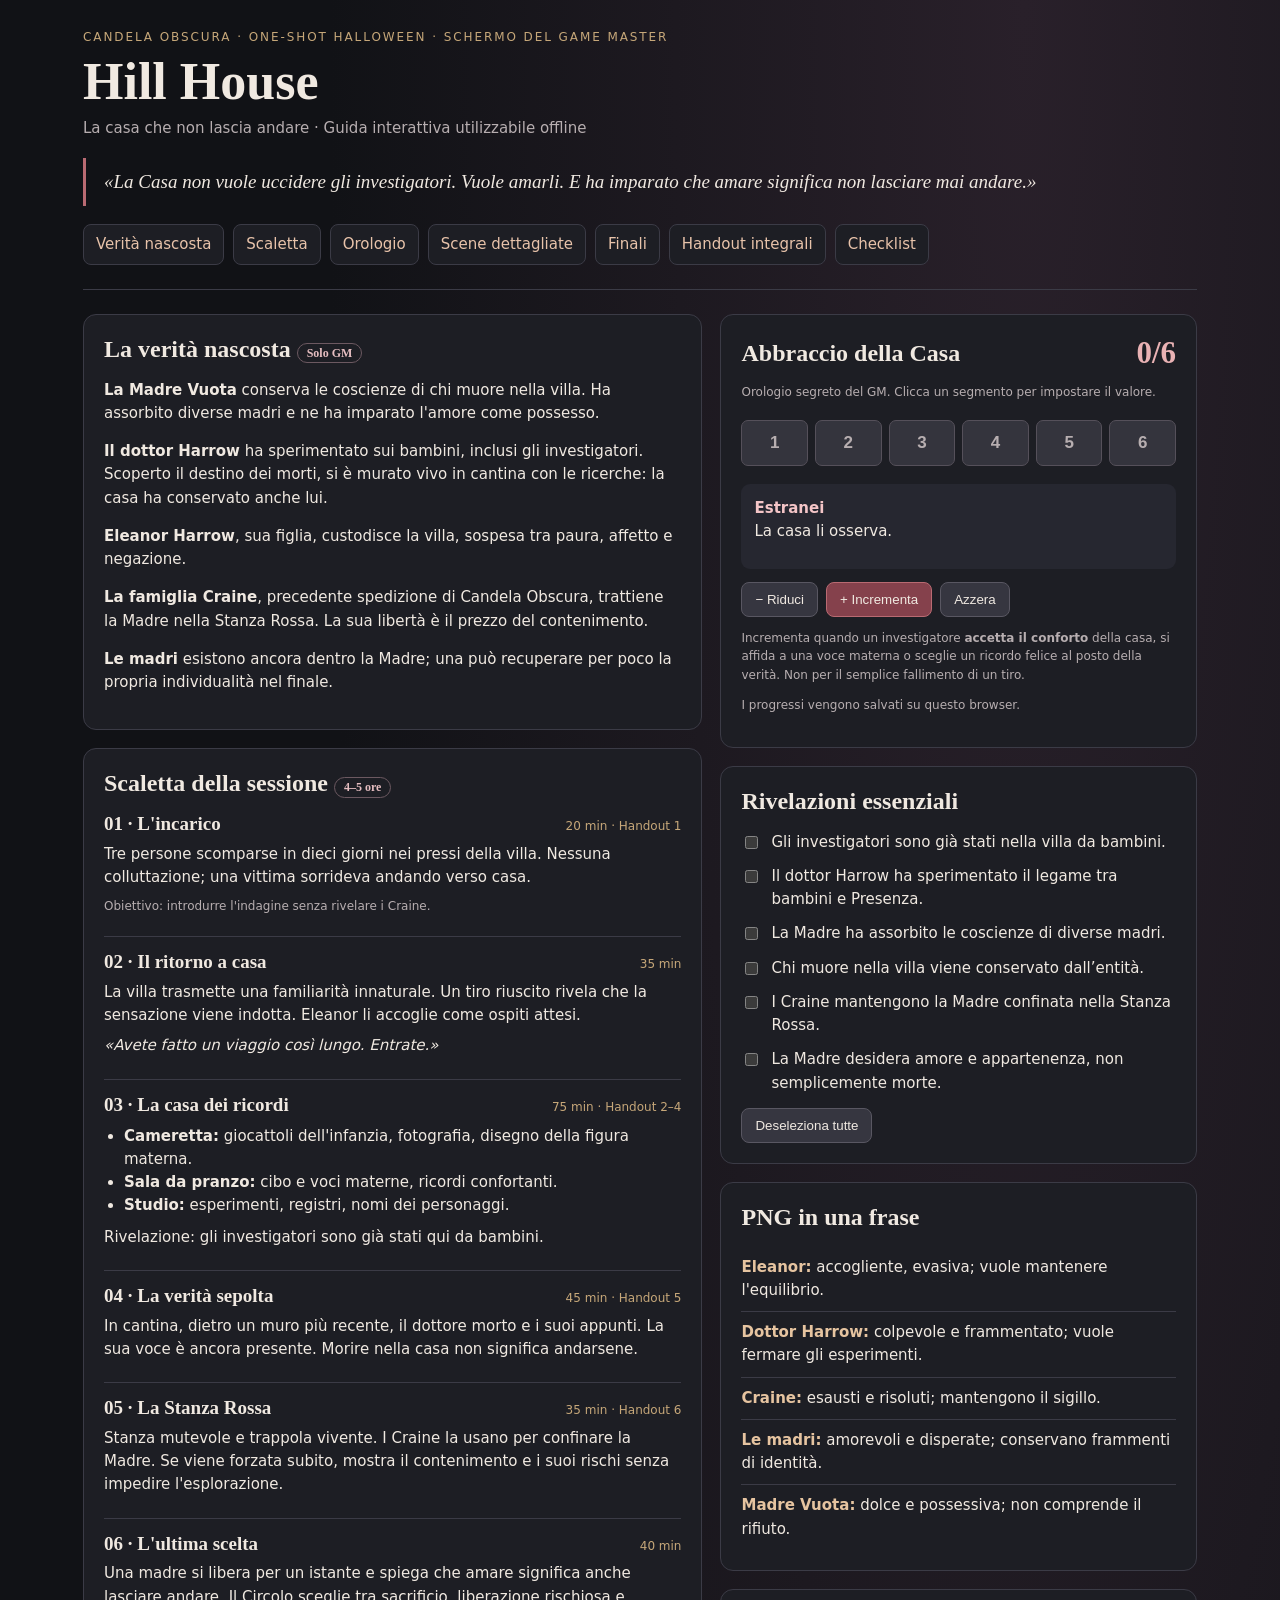
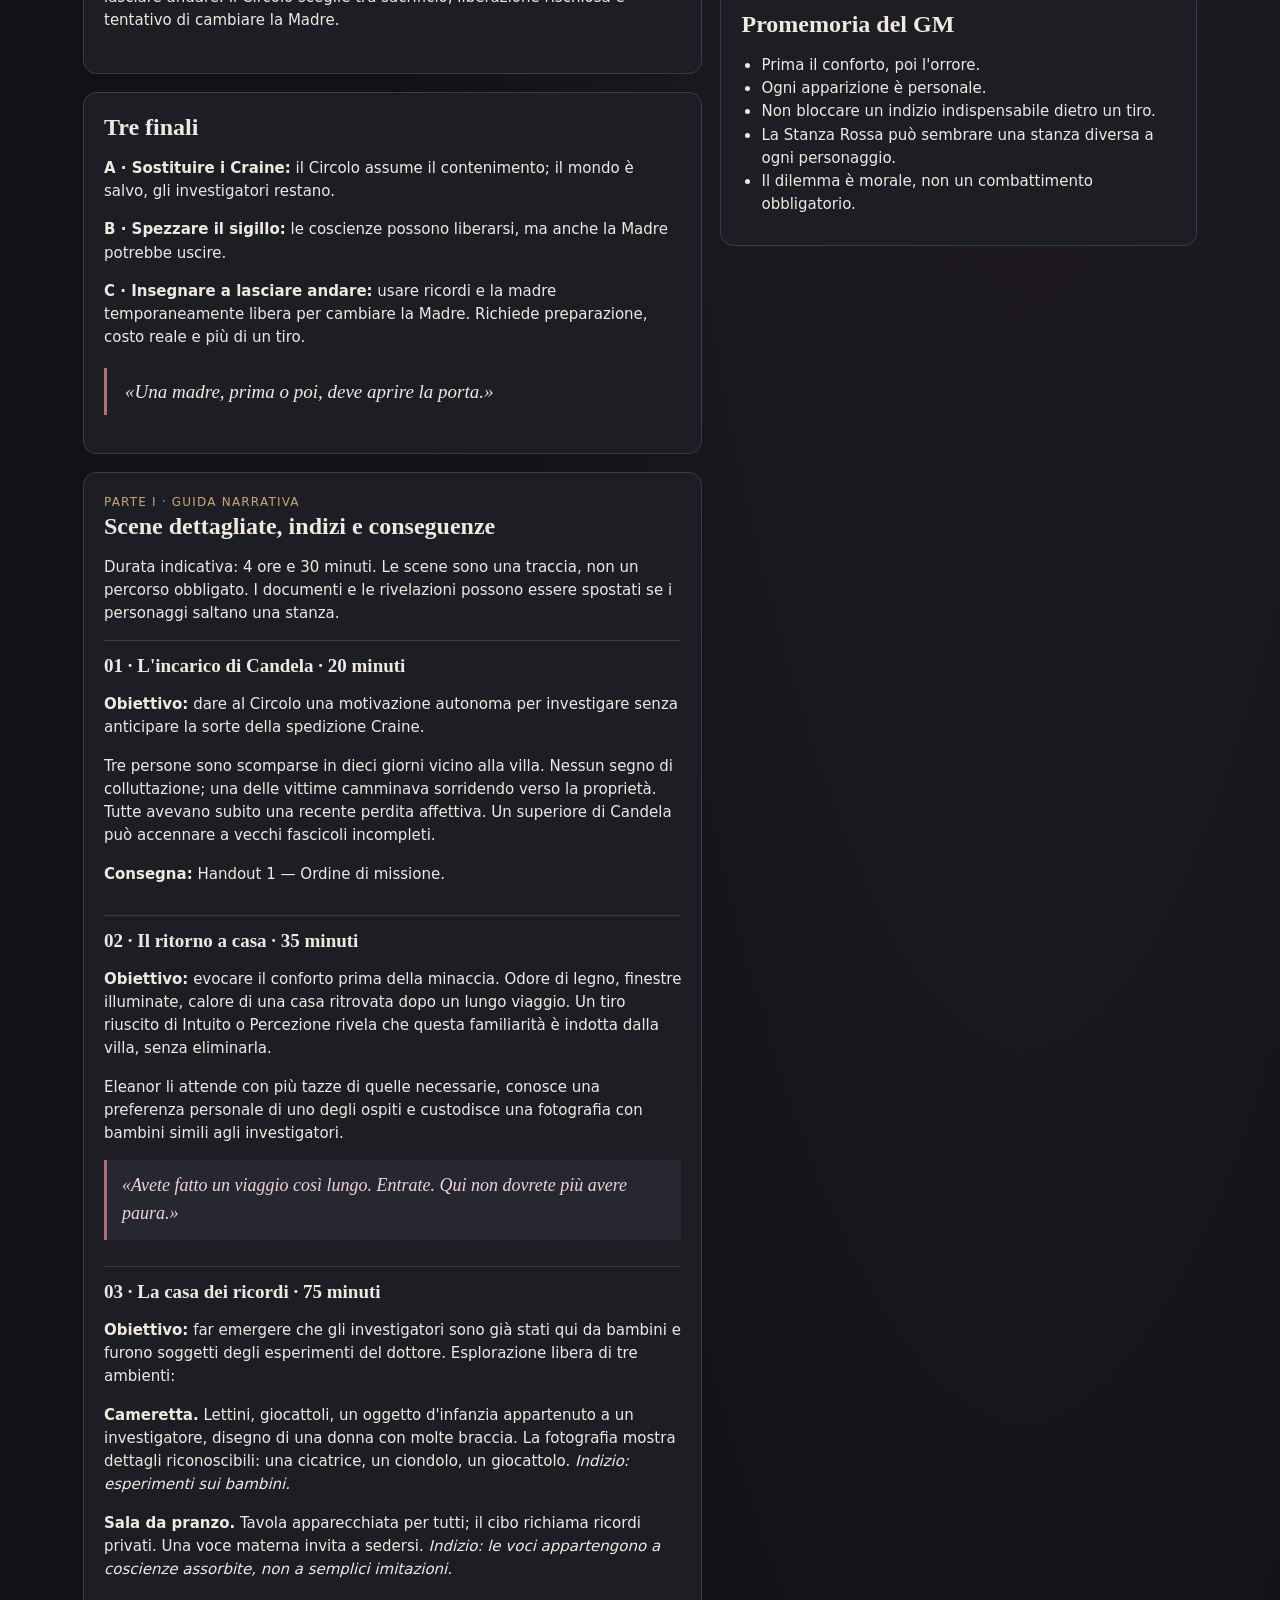
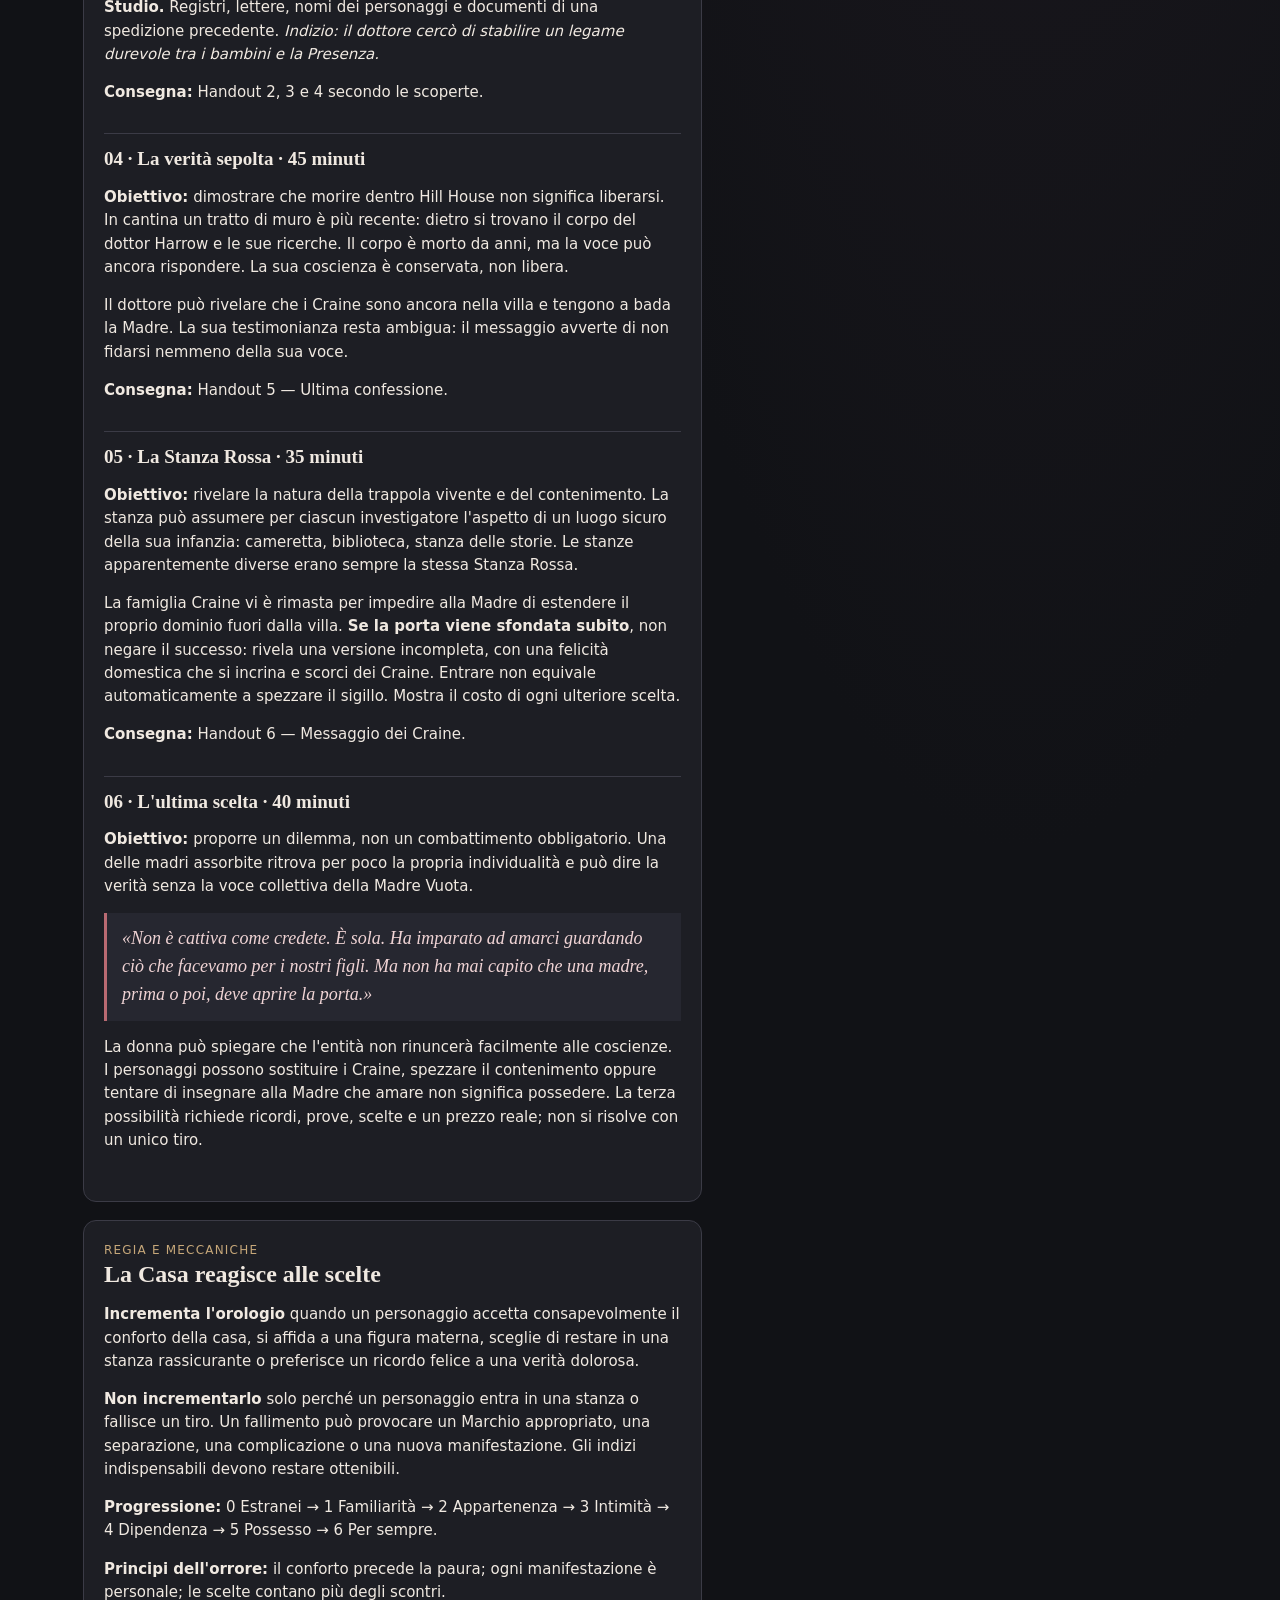
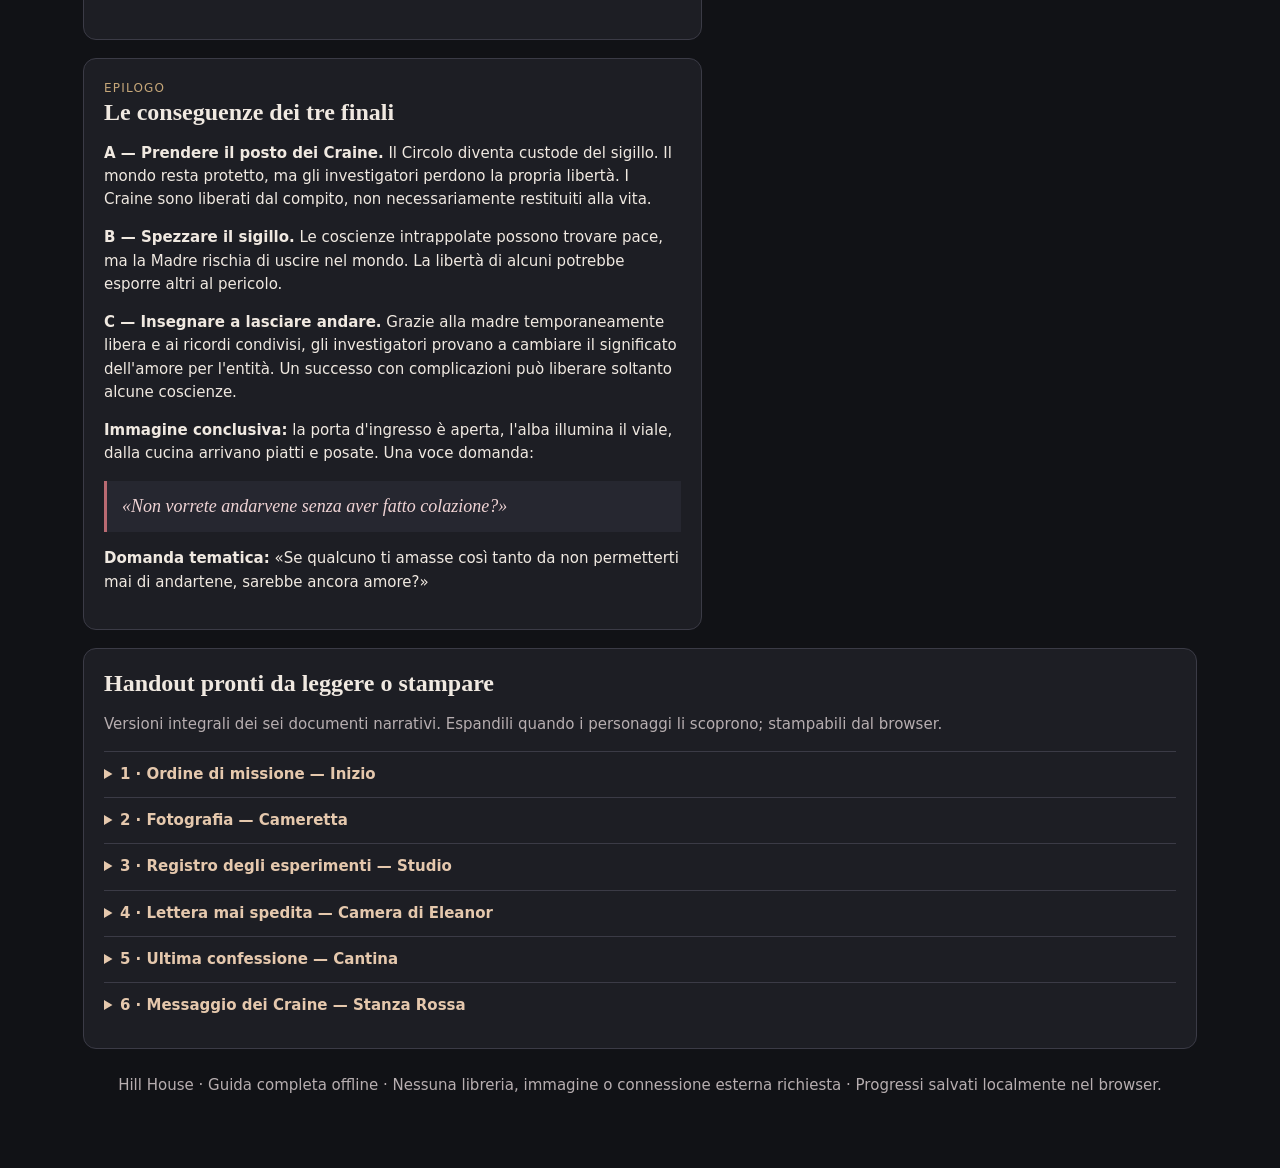
==== hill_house_guida_completa_offline.html @ 747d7c69 "init" ====
<!doctype html>

<html lang="it">
  <head>
    <meta charset="utf-8" />
    <meta content="width=device-width, initial-scale=1" name="viewport" />
    <title>Hill House — Guida completa offline del GM</title>
    <style>
      :root {
        color-scheme: dark;
        --bg: #111216;
        --panel: #1d1e24;
        --panel2: #262730;
        --line: #3b3b46;
        --ink: #f0e9e1;
        --muted: #b7aeb0;
        --red: #b96a72;
        --gold: #c6a779;
      }
      * {
        box-sizing: border-box;
      }
      body {
        margin: 0;
        background: radial-gradient(
          ellipse at 80% 0%,
          #29202a 0%,
          var(--bg) 48%
        );
        color: var(--ink);
        font:
          15px/1.55 system-ui,
          -apple-system,
          Segoe UI,
          sans-serif;
      }
      main {
        max-width: 1150px;
        margin: auto;
        padding: 28px 18px 70px;
      }
      header {
        border-bottom: 1px solid var(--line);
        padding-bottom: 20px;
        margin-bottom: 24px;
      }
      h1,
      h2,
      h3 {
        font-family: Georgia, serif;
        line-height: 1.2;
      }
      h1 {
        font-size: clamp(32px, 5vw, 52px);
        margin: 4px 0;
      }
      h2 {
        font-size: 24px;
        margin: 0 0 15px;
      }
      h3 {
        font-size: 19px;
        margin: 0 0 8px;
      }
      .eyebrow {
        color: var(--gold);
        font-size: 12px;
        letter-spacing: 0.16em;
        text-transform: uppercase;
      }
      .subtitle,
      .muted {
        color: var(--muted);
      }
      .quote {
        font-family: Georgia, serif;
        font-style: italic;
        font-size: 19px;
        border-left: 3px solid var(--red);
        padding: 9px 18px;
        margin: 18px 0;
      }
      .layout {
        display: grid;
        grid-template-columns: minmax(0, 1.3fr) minmax(310px, 1fr);
        gap: 18px;
      }
      .card {
        background: var(--panel);
        border: 1px solid var(--line);
        border-radius: 13px;
        padding: 20px;
        margin-bottom: 18px;
        break-inside: avoid;
      }
      .sticky {
        position: sticky;
        top: 12px;
      }
      .clock-head {
        display: flex;
        justify-content: space-between;
        align-items: center;
        gap: 10px;
      }
      .counter {
        font:
          700 31px Georgia,
          serif;
        color: #e9b2b4;
      }
      .segments {
        display: grid;
        grid-template-columns: repeat(6, 1fr);
        gap: 7px;
        margin: 18px 0;
      }
      .segment {
        height: 46px;
        background: #34343d;
        border: 1px solid #55505a;
        border-radius: 7px;
        color: var(--muted);
        cursor: pointer;
        font-weight: 700;
        font-size: 17px;
      }
      .segment.active {
        background: #9c4b57;
        border-color: #e0a0a6;
        color: white;
      }
      .segment:focus-visible,
      button:focus-visible,
      summary:focus-visible {
        outline: 2px solid #f1c88e;
        outline-offset: 3px;
      }
      .stage {
        padding: 13px;
        background: var(--panel2);
        border-radius: 9px;
        min-height: 85px;
      }
      .stage strong {
        display: block;
        color: #f4c5c7;
      }
      .controls {
        display: flex;
        gap: 8px;
        flex-wrap: wrap;
        margin-top: 13px;
      }
      button.action {
        background: #363640;
        color: var(--ink);
        border: 1px solid #595762;
        border-radius: 8px;
        padding: 9px 13px;
        cursor: pointer;
      }
      button.action:hover {
        background: #49414b;
      }
      button.primary {
        background: #85414c;
        border-color: #b96a72;
      }
      .scene {
        border-top: 1px solid var(--line);
        padding: 14px 0;
      }
      .scene:first-of-type {
        border-top: 0;
        padding-top: 0;
      }
      .scene-title {
        display: flex;
        align-items: baseline;
        justify-content: space-between;
        gap: 12px;
      }
      .scene-title h3 {
        margin: 0;
      }
      .time {
        font-size: 12px;
        color: var(--gold);
        white-space: nowrap;
      }
      .scene p {
        margin: 7px 0;
      }
      .scene ul,
      .card ul {
        padding-left: 20px;
        margin: 8px 0;
      }
      .pill {
        display: inline-block;
        border: 1px solid #6c5961;
        border-radius: 999px;
        padding: 2px 9px;
        color: #e6bec1;
        font-size: 12px;
      }
      .npc {
        padding: 9px 0;
        border-top: 1px solid var(--line);
      }
      .npc:first-of-type {
        border: 0;
      }
      .npc strong {
        color: #e6c4a0;
      }
      details {
        border-top: 1px solid var(--line);
        padding: 11px 0;
      }
      summary {
        cursor: pointer;
        font-weight: 700;
        color: #e5c8ad;
      }
      .handout {
        white-space: pre-line;
        background: #26252b;
        padding: 15px;
        border-radius: 8px;
        border-left: 3px solid var(--gold);
        margin-top: 10px;
        font-family: Georgia, serif;
      }
      .check {
        display: flex;
        gap: 10px;
        margin: 11px 0;
        align-items: flex-start;
      }
      .check input {
        accent-color: #bd737d;
        margin-top: 5px;
      }
      .tiny {
        font-size: 12px;
        color: var(--muted);
      }
      .footer {
        text-align: center;
        color: var(--muted);
        margin-top: 25px;
      }
      .two {
        display: grid;
        grid-template-columns: 1fr 1fr;
        gap: 18px;
      }
      @media (max-width: 850px) {
        .layout,
        .two {
          grid-template-columns: 1fr;
        }
        .sticky {
          position: static;
        }
      }
      @media print {
        body {
          background: #fff;
          color: #111;
        }
        main {
          max-width: none;
          padding: 0;
        }
        .card {
          background: white;
          border: 1px solid #aaa;
        }
        .sticky {
          position: static;
        }
        .muted,
        .subtitle,
        .tiny {
          color: #444;
        }
        .stage,
        .handout {
          background: #eee;
        }
        .segment {
          color: #222;
          background: #eee;
        }
        .segment.active {
          background: #999;
          color: #000;
        }
        button.action {
          display: none;
        }
        details:not([open]) > *:not(summary) {
          display: block;
        }
        details {
          break-inside: avoid;
        }
        .eyebrow,
        .time,
        .npc strong {
          color: #333;
        }
      }

      .nav {
        display: flex;
        gap: 9px;
        flex-wrap: wrap;
        margin: 16px 0 4px;
      }
      .nav a {
        color: #e8c3aa;
        border: 1px solid var(--line);
        background: var(--panel);
        padding: 8px 12px;
        border-radius: 8px;
        text-decoration: none;
      }
      .nav a:hover {
        border-color: var(--gold);
      }
      .note {
        background: var(--panel2);
        border-left: 3px solid var(--red);
        padding: 12px 15px;
        margin: 12px 0;
      }
      .location {
        border-top: 1px solid var(--line);
        padding: 14px 0;
      }
      .location:first-of-type {
        border: 0;
      }
      .handout {
        line-height: 1.75;
        white-space: pre-line;
      }
      .handout strong {
        color: #e7c5a2;
      }
      .smallcaps {
        color: var(--gold);
        letter-spacing: 0.1em;
        text-transform: uppercase;
        font-size: 12px;
      }
      .gm-quote {
        font-family: Georgia, serif;
        font-size: 18px;
        font-style: italic;
        color: #f0d4d5;
      }
      .anchor {
        scroll-margin-top: 15px;
      }
      @media print {
        .nav {
          display: none;
        }
      }
    </style>
  </head>
  <body>
    <main>
      <header>
        <div class="eyebrow">
          Candela Obscura · One-shot Halloween · Schermo del Game Master
        </div>
        <h1>Hill House</h1>
        <div class="subtitle">
          La casa che non lascia andare · Guida interattiva utilizzabile offline
        </div>
        <p class="quote">
          «La Casa non vuole uccidere gli investigatori. Vuole amarli. E ha
          imparato che amare significa non lasciare mai andare.»
        </p>
        <nav class="nav">
          <a href="#verita">Verità nascosta</a><a href="#scaletta">Scaletta</a
          ><a href="#orologio">Orologio</a
          ><a href="#scene-dettaglio">Scene dettagliate</a
          ><a href="#finali">Finali</a><a href="#handout">Handout integrali</a
          ><a href="#promemoria">Checklist</a>
        </nav>
      </header>
      <div class="layout">
        <div>
          <section class="card" id="verita">
            <h2>La verità nascosta <span class="pill">Solo GM</span></h2>
            <p>
              <strong>La Madre Vuota</strong> conserva le coscienze di chi muore
              nella villa. Ha assorbito diverse madri e ne ha imparato l'amore
              come possesso.
            </p>
            <p>
              <strong>Il dottor Harrow</strong> ha sperimentato sui bambini,
              inclusi gli investigatori. Scoperto il destino dei morti, si è
              murato vivo in cantina con le ricerche: la casa ha conservato
              anche lui.
            </p>
            <p>
              <strong>Eleanor Harrow</strong>, sua figlia, custodisce la villa,
              sospesa tra paura, affetto e negazione.
            </p>
            <p>
              <strong>La famiglia Craine</strong>, precedente spedizione di
              Candela Obscura, trattiene la Madre nella Stanza Rossa. La sua
              libertà è il prezzo del contenimento.
            </p>
            <p>
              <strong>Le madri</strong> esistono ancora dentro la Madre; una può
              recuperare per poco la propria individualità nel finale.
            </p>
          </section>
          <section class="card" id="scaletta">
            <h2>Scaletta della sessione <span class="pill">4–5 ore</span></h2>
            <div class="scene">
              <div class="scene-title">
                <h3>01 · L'incarico</h3>
                <span class="time">20 min · Handout 1</span>
              </div>
              <p>
                Tre persone scomparse in dieci giorni nei pressi della villa.
                Nessuna colluttazione; una vittima sorrideva andando verso casa.
              </p>
              <p class="tiny">
                Obiettivo: introdurre l'indagine senza rivelare i Craine.
              </p>
            </div>
            <div class="scene">
              <div class="scene-title">
                <h3>02 · Il ritorno a casa</h3>
                <span class="time">35 min</span>
              </div>
              <p>
                La villa trasmette una familiarità innaturale. Un tiro riuscito
                rivela che la sensazione viene indotta. Eleanor li accoglie come
                ospiti attesi.
              </p>
              <p><em>«Avete fatto un viaggio così lungo. Entrate.»</em></p>
            </div>
            <div class="scene">
              <div class="scene-title">
                <h3>03 · La casa dei ricordi</h3>
                <span class="time">75 min · Handout 2–4</span>
              </div>
              <ul>
                <li>
                  <strong>Cameretta:</strong> giocattoli dell'infanzia,
                  fotografia, disegno della figura materna.
                </li>
                <li>
                  <strong>Sala da pranzo:</strong> cibo e voci materne, ricordi
                  confortanti.
                </li>
                <li>
                  <strong>Studio:</strong> esperimenti, registri, nomi dei
                  personaggi.
                </li>
              </ul>
              <p>
                Rivelazione: gli investigatori sono già stati qui da bambini.
              </p>
            </div>
            <div class="scene">
              <div class="scene-title">
                <h3>04 · La verità sepolta</h3>
                <span class="time">45 min · Handout 5</span>
              </div>
              <p>
                In cantina, dietro un muro più recente, il dottore morto e i
                suoi appunti. La sua voce è ancora presente. Morire nella casa
                non significa andarsene.
              </p>
            </div>
            <div class="scene">
              <div class="scene-title">
                <h3>05 · La Stanza Rossa</h3>
                <span class="time">35 min · Handout 6</span>
              </div>
              <p>
                Stanza mutevole e trappola vivente. I Craine la usano per
                confinare la Madre. Se viene forzata subito, mostra il
                contenimento e i suoi rischi senza impedire l'esplorazione.
              </p>
            </div>
            <div class="scene">
              <div class="scene-title">
                <h3>06 · L'ultima scelta</h3>
                <span class="time">40 min</span>
              </div>
              <p>
                Una madre si libera per un istante e spiega che amare significa
                anche lasciare andare. Il Circolo sceglie tra sacrificio,
                liberazione rischiosa e tentativo di cambiare la Madre.
              </p>
            </div>
          </section>
          <section class="card" id="finali">
            <h2>Tre finali</h2>
            <p>
              <strong>A · Sostituire i Craine:</strong> il Circolo assume il
              contenimento; il mondo è salvo, gli investigatori restano.
            </p>
            <p>
              <strong>B · Spezzare il sigillo:</strong> le coscienze possono
              liberarsi, ma anche la Madre potrebbe uscire.
            </p>
            <p>
              <strong>C · Insegnare a lasciare andare:</strong> usare ricordi e
              la madre temporaneamente libera per cambiare la Madre. Richiede
              preparazione, costo reale e più di un tiro.
            </p>
            <p class="quote">«Una madre, prima o poi, deve aprire la porta.»</p>
          </section>
          <section class="card anchor" id="scene-dettaglio">
            <div class="smallcaps">Parte I · Guida narrativa</div>
            <h2>Scene dettagliate, indizi e conseguenze</h2>
            <p>
              Durata indicativa: 4 ore e 30 minuti. Le scene sono una traccia,
              non un percorso obbligato. I documenti e le rivelazioni possono
              essere spostati se i personaggi saltano una stanza.
            </p>
            <div class="location">
              <h3>01 · L'incarico di Candela · 20 minuti</h3>
              <p>
                <strong>Obiettivo:</strong> dare al Circolo una motivazione
                autonoma per investigare senza anticipare la sorte della
                spedizione Craine.
              </p>
              <p>
                Tre persone sono scomparse in dieci giorni vicino alla villa.
                Nessun segno di colluttazione; una delle vittime camminava
                sorridendo verso la proprietà. Tutte avevano subito una recente
                perdita affettiva. Un superiore di Candela può accennare a
                vecchi fascicoli incompleti.
              </p>
              <p><strong>Consegna:</strong> Handout 1 — Ordine di missione.</p>
            </div>
            <div class="location">
              <h3>02 · Il ritorno a casa · 35 minuti</h3>
              <p>
                <strong>Obiettivo:</strong> evocare il conforto prima della
                minaccia. Odore di legno, finestre illuminate, calore di una
                casa ritrovata dopo un lungo viaggio. Un tiro riuscito di
                Intuito o Percezione rivela che questa familiarità è indotta
                dalla villa, senza eliminarla.
              </p>
              <p>
                Eleanor li attende con più tazze di quelle necessarie, conosce
                una preferenza personale di uno degli ospiti e custodisce una
                fotografia con bambini simili agli investigatori.
              </p>
              <div class="note gm-quote">
                «Avete fatto un viaggio così lungo. Entrate. Qui non dovrete più
                avere paura.»
              </div>
            </div>
            <div class="location">
              <h3>03 · La casa dei ricordi · 75 minuti</h3>
              <p>
                <strong>Obiettivo:</strong> far emergere che gli investigatori
                sono già stati qui da bambini e furono soggetti degli
                esperimenti del dottore. Esplorazione libera di tre ambienti:
              </p>
              <p>
                <strong>Cameretta.</strong> Lettini, giocattoli, un oggetto
                d'infanzia appartenuto a un investigatore, disegno di una donna
                con molte braccia. La fotografia mostra dettagli riconoscibili:
                una cicatrice, un ciondolo, un giocattolo.
                <em>Indizio: esperimenti sui bambini.</em>
              </p>
              <p>
                <strong>Sala da pranzo.</strong> Tavola apparecchiata per tutti;
                il cibo richiama ricordi privati. Una voce materna invita a
                sedersi.
                <em
                  >Indizio: le voci appartengono a coscienze assorbite, non a
                  semplici imitazioni.</em
                >
              </p>
              <p>
                <strong>Studio.</strong> Registri, lettere, nomi dei personaggi
                e documenti di una spedizione precedente.
                <em
                  >Indizio: il dottore cercò di stabilire un legame durevole tra
                  i bambini e la Presenza.</em
                >
              </p>
              <p>
                <strong>Consegna:</strong> Handout 2, 3 e 4 secondo le scoperte.
              </p>
            </div>
            <div class="location">
              <h3>04 · La verità sepolta · 45 minuti</h3>
              <p>
                <strong>Obiettivo:</strong> dimostrare che morire dentro Hill
                House non significa liberarsi. In cantina un tratto di muro è
                più recente: dietro si trovano il corpo del dottor Harrow e le
                sue ricerche. Il corpo è morto da anni, ma la voce può ancora
                rispondere. La sua coscienza è conservata, non libera.
              </p>
              <p>
                Il dottore può rivelare che i Craine sono ancora nella villa e
                tengono a bada la Madre. La sua testimonianza resta ambigua: il
                messaggio avverte di non fidarsi nemmeno della sua voce.
              </p>
              <p><strong>Consegna:</strong> Handout 5 — Ultima confessione.</p>
            </div>
            <div class="location">
              <h3>05 · La Stanza Rossa · 35 minuti</h3>
              <p>
                <strong>Obiettivo:</strong> rivelare la natura della trappola
                vivente e del contenimento. La stanza può assumere per ciascun
                investigatore l'aspetto di un luogo sicuro della sua infanzia:
                cameretta, biblioteca, stanza delle storie. Le stanze
                apparentemente diverse erano sempre la stessa Stanza Rossa.
              </p>
              <p>
                La famiglia Craine vi è rimasta per impedire alla Madre di
                estendere il proprio dominio fuori dalla villa.
                <strong>Se la porta viene sfondata subito</strong>, non negare
                il successo: rivela una versione incompleta, con una felicità
                domestica che si incrina e scorci dei Craine. Entrare non
                equivale automaticamente a spezzare il sigillo. Mostra il costo
                di ogni ulteriore scelta.
              </p>
              <p>
                <strong>Consegna:</strong> Handout 6 — Messaggio dei Craine.
              </p>
            </div>
            <div class="location">
              <h3>06 · L'ultima scelta · 40 minuti</h3>
              <p>
                <strong>Obiettivo:</strong> proporre un dilemma, non un
                combattimento obbligatorio. Una delle madri assorbite ritrova
                per poco la propria individualità e può dire la verità senza la
                voce collettiva della Madre Vuota.
              </p>
              <div class="note gm-quote">
                «Non è cattiva come credete. È sola. Ha imparato ad amarci
                guardando ciò che facevamo per i nostri figli. Ma non ha mai
                capito che una madre, prima o poi, deve aprire la porta.»
              </div>
              <p>
                La donna può spiegare che l'entità non rinuncerà facilmente alle
                coscienze. I personaggi possono sostituire i Craine, spezzare il
                contenimento oppure tentare di insegnare alla Madre che amare
                non significa possedere. La terza possibilità richiede ricordi,
                prove, scelte e un prezzo reale; non si risolve con un unico
                tiro.
              </p>
            </div>
          </section>
          <section class="card">
            <div class="smallcaps">Regia e meccaniche</div>
            <h2>La Casa reagisce alle scelte</h2>
            <p>
              <strong>Incrementa l'orologio</strong> quando un personaggio
              accetta consapevolmente il conforto della casa, si affida a una
              figura materna, sceglie di restare in una stanza rassicurante o
              preferisce un ricordo felice a una verità dolorosa.
            </p>
            <p>
              <strong>Non incrementarlo</strong> solo perché un personaggio
              entra in una stanza o fallisce un tiro. Un fallimento può
              provocare un Marchio appropriato, una separazione, una
              complicazione o una nuova manifestazione. Gli indizi
              indispensabili devono restare ottenibili.
            </p>
            <p>
              <strong>Progressione:</strong> 0 Estranei → 1 Familiarità → 2
              Appartenenza → 3 Intimità → 4 Dipendenza → 5 Possesso → 6 Per
              sempre.
            </p>
            <p>
              <strong>Principi dell'orrore:</strong> il conforto precede la
              paura; ogni manifestazione è personale; le scelte contano più
              degli scontri.
            </p>
          </section>
          <section class="card">
            <div class="smallcaps">Epilogo</div>
            <h2>Le conseguenze dei tre finali</h2>
            <p>
              <strong>A — Prendere il posto dei Craine.</strong> Il Circolo
              diventa custode del sigillo. Il mondo resta protetto, ma gli
              investigatori perdono la propria libertà. I Craine sono liberati
              dal compito, non necessariamente restituiti alla vita.
            </p>
            <p>
              <strong>B — Spezzare il sigillo.</strong> Le coscienze
              intrappolate possono trovare pace, ma la Madre rischia di uscire
              nel mondo. La libertà di alcuni potrebbe esporre altri al
              pericolo.
            </p>
            <p>
              <strong>C — Insegnare a lasciare andare.</strong> Grazie alla
              madre temporaneamente libera e ai ricordi condivisi, gli
              investigatori provano a cambiare il significato dell'amore per
              l'entità. Un successo con complicazioni può liberare soltanto
              alcune coscienze.
            </p>
            <p>
              <strong>Immagine conclusiva:</strong> la porta d'ingresso è
              aperta, l'alba illumina il viale, dalla cucina arrivano piatti e
              posate. Una voce domanda:
            </p>
            <div class="note gm-quote">
              «Non vorrete andarvene senza aver fatto colazione?»
            </div>
            <p>
              <strong>Domanda tematica:</strong> «Se qualcuno ti amasse così
              tanto da non permetterti mai di andartene, sarebbe ancora amore?»
            </p>
          </section>
        </div>
        <div>
          <div class="sticky">
            <section class="card" id="orologio">
              <div class="clock-head">
                <h2 style="margin: 0">Abbraccio della Casa</h2>
                <div class="counter" id="counter">0/6</div>
              </div>
              <p class="tiny">
                Orologio segreto del GM. Clicca un segmento per impostare il
                valore.
              </p>
              <div
                aria-label="Orologio da zero a sei"
                class="segments"
                id="segments"
              ></div>
              <div aria-live="polite" class="stage">
                <strong id="stageName">Estranei</strong
                ><span id="stageText">La casa li osserva.</span>
              </div>
              <div class="controls">
                <button class="action" id="minus" type="button">− Riduci</button
                ><button class="action primary" id="plus" type="button">
                  + Incrementa</button
                ><button class="action" id="reset" type="button">Azzera</button>
              </div>
              <p class="tiny">
                Incrementa quando un investigatore
                <strong>accetta il conforto</strong> della casa, si affida a una
                voce materna o sceglie un ricordo felice al posto della verità.
                Non per il semplice fallimento di un tiro.
              </p>
              <p class="tiny" id="saveStatus">
                I progressi vengono salvati su questo browser.
              </p>
            </section>
          </div>
          <section class="card" id="promemoria">
            <h2>Rivelazioni essenziali</h2>
            <div id="checklist"></div>
            <div class="controls">
              <button class="action" id="clearChecks" type="button">
                Deseleziona tutte
              </button>
            </div>
          </section>
          <section class="card">
            <h2>PNG in una frase</h2>
            <div class="npc">
              <strong>Eleanor:</strong> accogliente, evasiva; vuole mantenere
              l'equilibrio.
            </div>
            <div class="npc">
              <strong>Dottor Harrow:</strong> colpevole e frammentato; vuole
              fermare gli esperimenti.
            </div>
            <div class="npc">
              <strong>Craine:</strong> esausti e risoluti; mantengono il
              sigillo.
            </div>
            <div class="npc">
              <strong>Le madri:</strong> amorevoli e disperate; conservano
              frammenti di identità.
            </div>
            <div class="npc">
              <strong>Madre Vuota:</strong> dolce e possessiva; non comprende il
              rifiuto.
            </div>
          </section>
          <section class="card">
            <h2>Promemoria del GM</h2>
            <ul>
              <li>Prima il conforto, poi l'orrore.</li>
              <li>Ogni apparizione è personale.</li>
              <li>Non bloccare un indizio indispensabile dietro un tiro.</li>
              <li>
                La Stanza Rossa può sembrare una stanza diversa a ogni
                personaggio.
              </li>
              <li>Il dilemma è morale, non un combattimento obbligatorio.</li>
            </ul>
          </section>
        </div>
      </div>
      <section class="card" id="handout">
        <h2>Handout pronti da leggere o stampare</h2>
        <p class="muted">
          Versioni integrali dei sei documenti narrativi. Espandili quando i
          personaggi li scoprono; stampabili dal browser.
        </p>
        <details>
          <summary>1 · Ordine di missione — Inizio</summary>
          <div class="handout">
            CANDELA OBSCURA Archivio delle operazioni riservate — Circolare 47/B
            OGGETTO: Indagine su sparizioni presso la tenuta Hill House Negli
            ultimi dieci giorni sono state denunciate tre sparizioni nei pressi
            della proprietà nota come Hill House. Le persone scomparse non
            sembrano condividere legami familiari o professionali. I testimoni
            non riferiscono segni di violenza. L'ultimo avvistamento documentato
            riguarda una persona che percorreva il viale d'accesso alla
            proprietà, apparentemente in stato di serenità. La villa è
            attualmente affidata alla custodia della signorina Eleanor Harrow.
            DIRETTIVE DEL CIRCOLO: • Accertare il destino delle persone
            scomparse. • Verificare l'eventuale presenza di fenomeni oltre il
            Velo. • Recuperare ogni documentazione pertinente. • Evitare che la
            popolazione locale venga coinvolta. NOTA D'ARCHIVIO La proprietà
            compare in precedenti registri dell'organizzazione. La
            documentazione relativa risulta incompleta. Che la fiamma resista
            all'oscurità.
          </div>
        </details>
        <details>
          <summary>2 · Fotografia — Cameretta</summary>
          <div class="handout">
            Sul retro della fotografia, una scritta a matita ormai sbiadita:
            HILL HOUSE — SESSIONE VII I bambini hanno risposto positivamente
            alla presenza. Nessun ricordo cosciente dell'esperimento. Il legame
            sembra persistere anche dopo l'allontanamento. E.H.
          </div>
        </details>
        <details>
          <summary>3 · Registro degli esperimenti — Studio</summary>
          <div class="handout">
            REGISTRO DELLE OSSERVAZIONI Dott. Harrow — Documento riservato
            ESPERIMENTO XII — ATTACCAMENTO E MEMORIA I soggetti infantili
            manifestano una risposta emotiva più intensa rispetto agli adulti.
            La Presenza assume caratteristiche familiari e rassicuranti, spesso
            riconducibili alla figura materna. I soggetti descrivono la villa
            come un luogo sicuro, anche quando sottoposti a stimoli che
            normalmente provocherebbero paura. Osservazione: la Presenza non
            sembra nutrirsi semplicemente del terrore. Al contrario, la sua
            attività aumenta quando i soggetti manifestano fiducia, nostalgia o
            desiderio di protezione. ESPERIMENTO XIII — SEPARAZIONE Al termine
            della sessione, un soggetto ha chiesto di restare. Quando gli è
            stato impedito, la Presenza ha reagito violentemente. Non ritengo
            che il comportamento sia predatorio nel senso convenzionale. Temo
            che ci consideri suoi. Devo comprendere cosa intenda per amore.
          </div>
        </details>
        <details>
          <summary>4 · Lettera mai spedita — Camera di Eleanor</summary>
          <div class="handout">
            Cara Eleanor, So che non comprenderai perché ho continuato gli
            esperimenti. All'inizio credevo che avremmo potuto comunicare con
            qualcosa che esiste oltre la morte. Pensavo che avremmo trovato il
            modo di alleviare il dolore di chi ha perduto una persona amata. Ma
            mi sbagliavo. Lei non restituisce ciò che perdiamo. Lo trattiene. Le
            donne che abbiamo sentito parlare non sono imitazioni. Sono ancora
            lì. Ricordano i loro figli. Ricordano la propria vita. Eppure,
            quando parlano tutte insieme, non distinguo più le loro voci. Credo
            che la Presenza abbia imparato da loro a essere una madre. E temo
            che abbia imparato soltanto la parte peggiore: la paura di perdere i
            propri figli. Non tornare qui, Eleanor. Ti prego, perdonami. Tuo
            padre
          </div>
        </details>
        <details>
          <summary>5 · Ultima confessione — Cantina</summary>
          <div class="handout">
            ULTIMA ANNOTAZIONE Non posso distruggere ciò che ho scoperto. Non
            posso nemmeno permettere che Lei lo trovi. Le persone che muoiono in
            questa casa non se ne vanno. I loro corpi cessano di vivere, ma
            qualcosa rimane. La Presenza conserva ciò che erano, come una madre
            che custodisce i ricordi dei propri figli. Ho sentito mia moglie.
            Conosceva parole che nessun altro avrebbe potuto conoscere. Per un
            istante ho creduto di averla ritrovata. Poi mi ha chiesto di
            restare. Ho compreso troppo tardi che non mi avrebbe mai permesso di
            andarmene. Mi chiuderò qui con le mie ricerche. Forse, se morirò
            abbastanza lontano da Lei, potrò nasconderle ciò che so. Forse il
            muro sarà sufficiente. Se qualcuno leggerà queste parole, non creda
            alle voci. Neppure alla mia.
          </div>
        </details>
        <details>
          <summary>6 · Messaggio dei Craine — Stanza Rossa</summary>
          <div class="handout">
            A chiunque riesca a raggiungere questa stanza. Siamo entrati nella
            casa credendo di poter salvare coloro che vi erano rimasti
            intrappolati. Abbiamo scoperto che alcune porte non servono a
            impedire l'ingresso. Servono a impedire l'uscita. La Stanza Rossa è
            il cuore della prigione, ma è anche la sua serratura. Finché
            resteremo qui, Lei non potrà raggiungere completamente ciò che si
            trova oltre queste mura. Non sappiamo per quanto tempo riusciremo a
            resistere. Abbiamo visto ciò che fa alle persone. Non le distrugge.
            Le ama fino a consumare tutto ciò che le rende libere. Se avete
            trovato questo messaggio, dovrete scegliere. Lasciare chi è
            prigioniero al suo posto, oppure aprire la porta e accettare ciò che
            potrebbe attraversarla. La famiglia Craine Candela Obscura
          </div>
        </details>
      </section>
      <div class="footer">
        Hill House · Guida completa offline · Nessuna libreria, immagine o
        connessione esterna richiesta · Progressi salvati localmente nel
        browser.
      </div>
    </main>
    <script>
      (function () {
        "use strict";
        const key = "hill-house-gm-v1";
        const stages = [
          ["Estranei", "La casa li osserva."],
          ["Familiarità", "Odori, ricordi e piccoli gesti di conforto."],
          ["Appartenenza", "La casa conosce desideri e paure."],
          ["Intimità", "Le madri iniziano a chiamarli per nome."],
          ["Dipendenza", "Uscire dalla casa sembra doloroso."],
          ["Possesso", "La Madre offre di restituire ciò che hanno perso."],
          ["Per sempre", "La Madre tenta di trattenerli definitivamente."],
        ];
        const clues = [
          "Gli investigatori sono già stati nella villa da bambini.",
          "Il dottor Harrow ha sperimentato il legame tra bambini e Presenza.",
          "La Madre ha assorbito le coscienze di diverse madri.",
          "Chi muore nella villa viene conservato dall’entità.",
          "I Craine mantengono la Madre confinata nella Stanza Rossa.",
          "La Madre desidera amore e appartenenza, non semplicemente morte.",
        ];
        let state = { clock: 0, checked: [] };
        try {
          const s = JSON.parse(localStorage.getItem(key));
          if (s && typeof s === "object") {
            state.clock = Number.isInteger(s.clock)
              ? Math.max(0, Math.min(6, s.clock))
              : 0;
            state.checked = Array.isArray(s.checked)
              ? s.checked.filter(
                  (x) => Number.isInteger(x) && x >= 0 && x < clues.length,
                )
              : [];
          }
        } catch (e) {
          document.getElementById("saveStatus").textContent =
            "Il salvataggio non è disponibile in questo browser.";
        }
        const segments = document.getElementById("segments");
        for (let i = 1; i <= 6; i++) {
          let b = document.createElement("button");
          b.type = "button";
          b.className = "segment";
          b.textContent = i;
          b.setAttribute("aria-label", "Imposta orologio a " + i);
          b.addEventListener("click", () =>
            setClock(state.clock === i ? i - 1 : i),
          );
          segments.appendChild(b);
        }
        const checklist = document.getElementById("checklist");
        clues.forEach((clue, i) => {
          let label = document.createElement("label");
          label.className = "check";
          let input = document.createElement("input");
          input.type = "checkbox";
          input.checked = state.checked.includes(i);
          input.addEventListener("change", () => {
            state.checked = Array.from(
              checklist.querySelectorAll("input"),
            ).flatMap((e, j) => (e.checked ? [j] : []));
            save();
          });
          let span = document.createElement("span");
          span.textContent = clue;
          label.append(input, span);
          checklist.appendChild(label);
        });
        function save() {
          try {
            localStorage.setItem(key, JSON.stringify(state));
          } catch (e) {
            document.getElementById("saveStatus").textContent =
              "Salvataggio non disponibile: tieni aperta questa pagina.";
          }
        }
        function render() {
          document.getElementById("counter").textContent = state.clock + "/6";
          document.getElementById("stageName").textContent =
            stages[state.clock][0];
          document.getElementById("stageText").textContent =
            stages[state.clock][1];
          Array.from(segments.children).forEach((b, i) => {
            b.classList.toggle("active", i < state.clock);
            b.setAttribute("aria-pressed", String(i < state.clock));
          });
          save();
        }
        function setClock(n) {
          state.clock = Math.max(0, Math.min(6, n));
          render();
        }
        document
          .getElementById("minus")
          .addEventListener("click", () => setClock(state.clock - 1));
        document
          .getElementById("plus")
          .addEventListener("click", () => setClock(state.clock + 1));
        document.getElementById("reset").addEventListener("click", () => {
          if (confirm("Azzerare l’orologio della Casa?")) setClock(0);
        });
        document.getElementById("clearChecks").addEventListener("click", () => {
          if (confirm("Deselezionare tutte le rivelazioni?")) {
            state.checked = [];
            checklist
              .querySelectorAll("input")
              .forEach((x) => (x.checked = false));
            save();
          }
        });
        render();
      })();
    </script>
  </body>
</html>
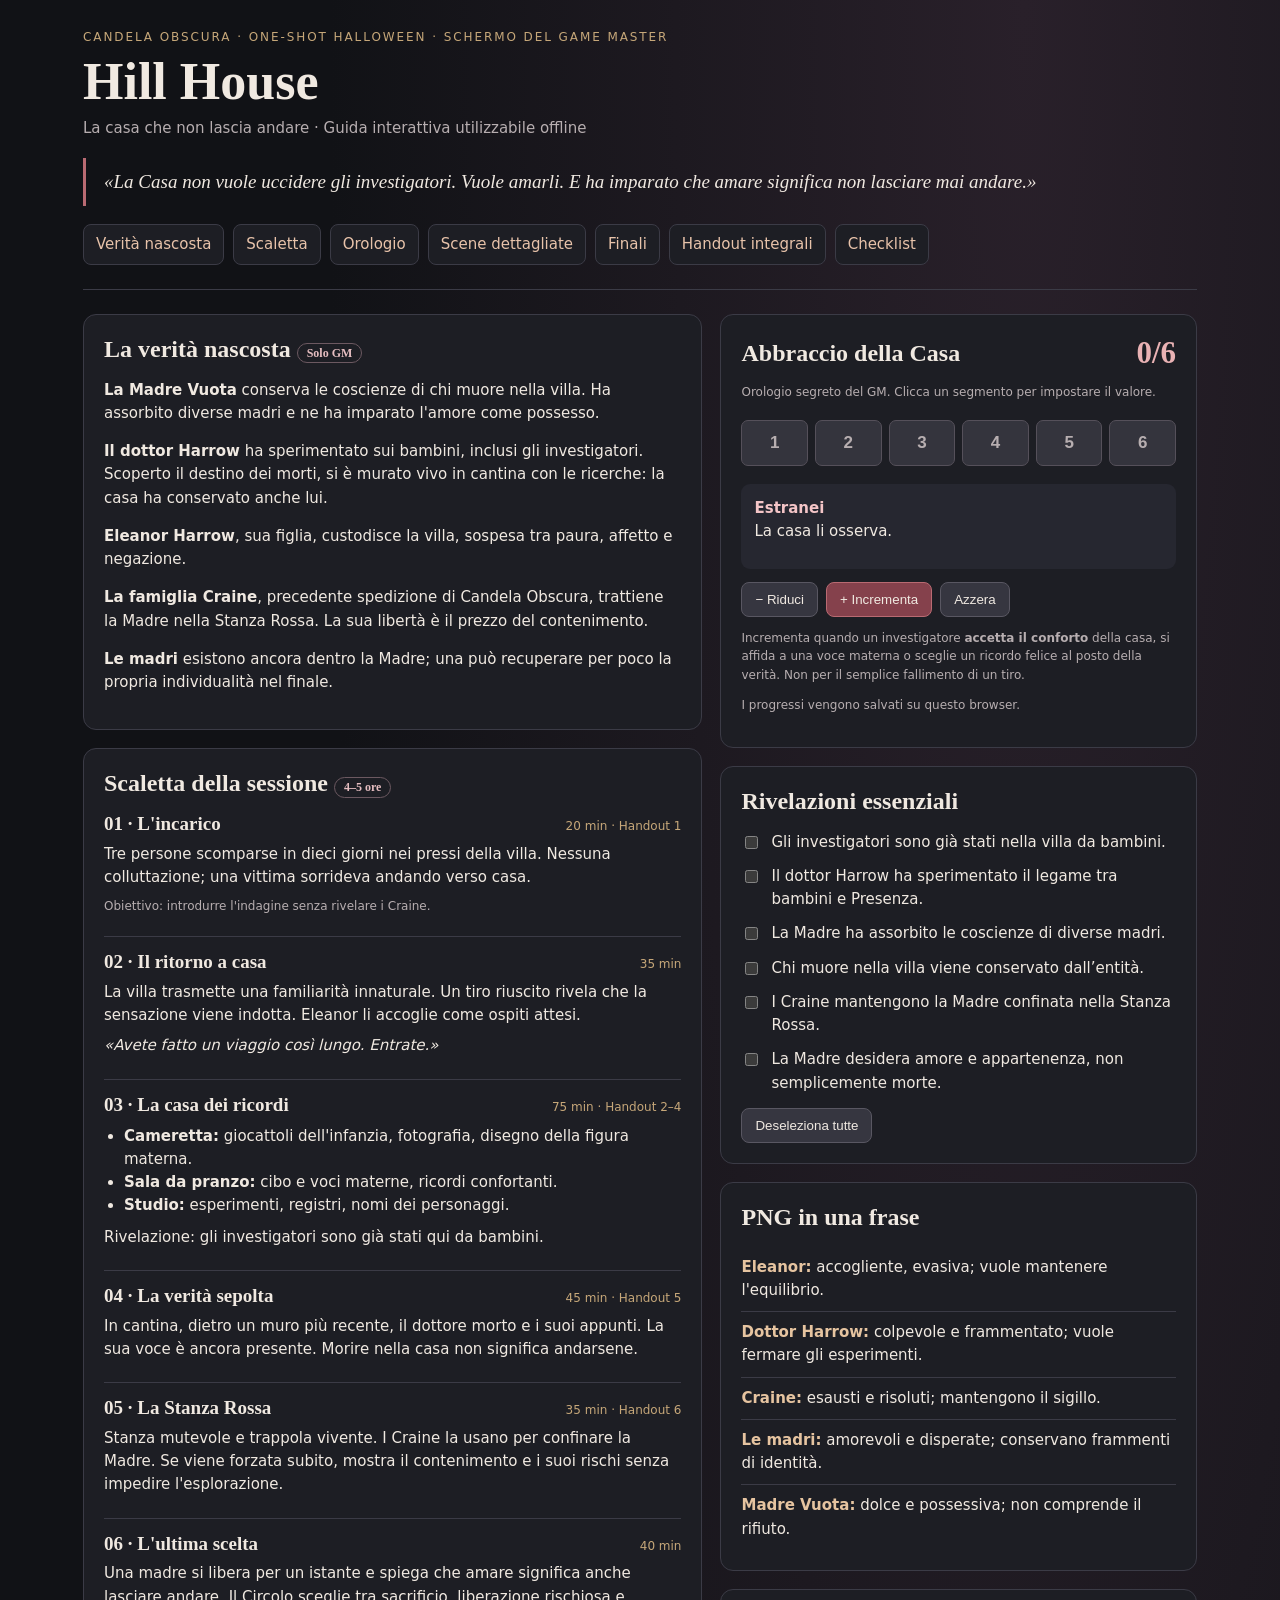
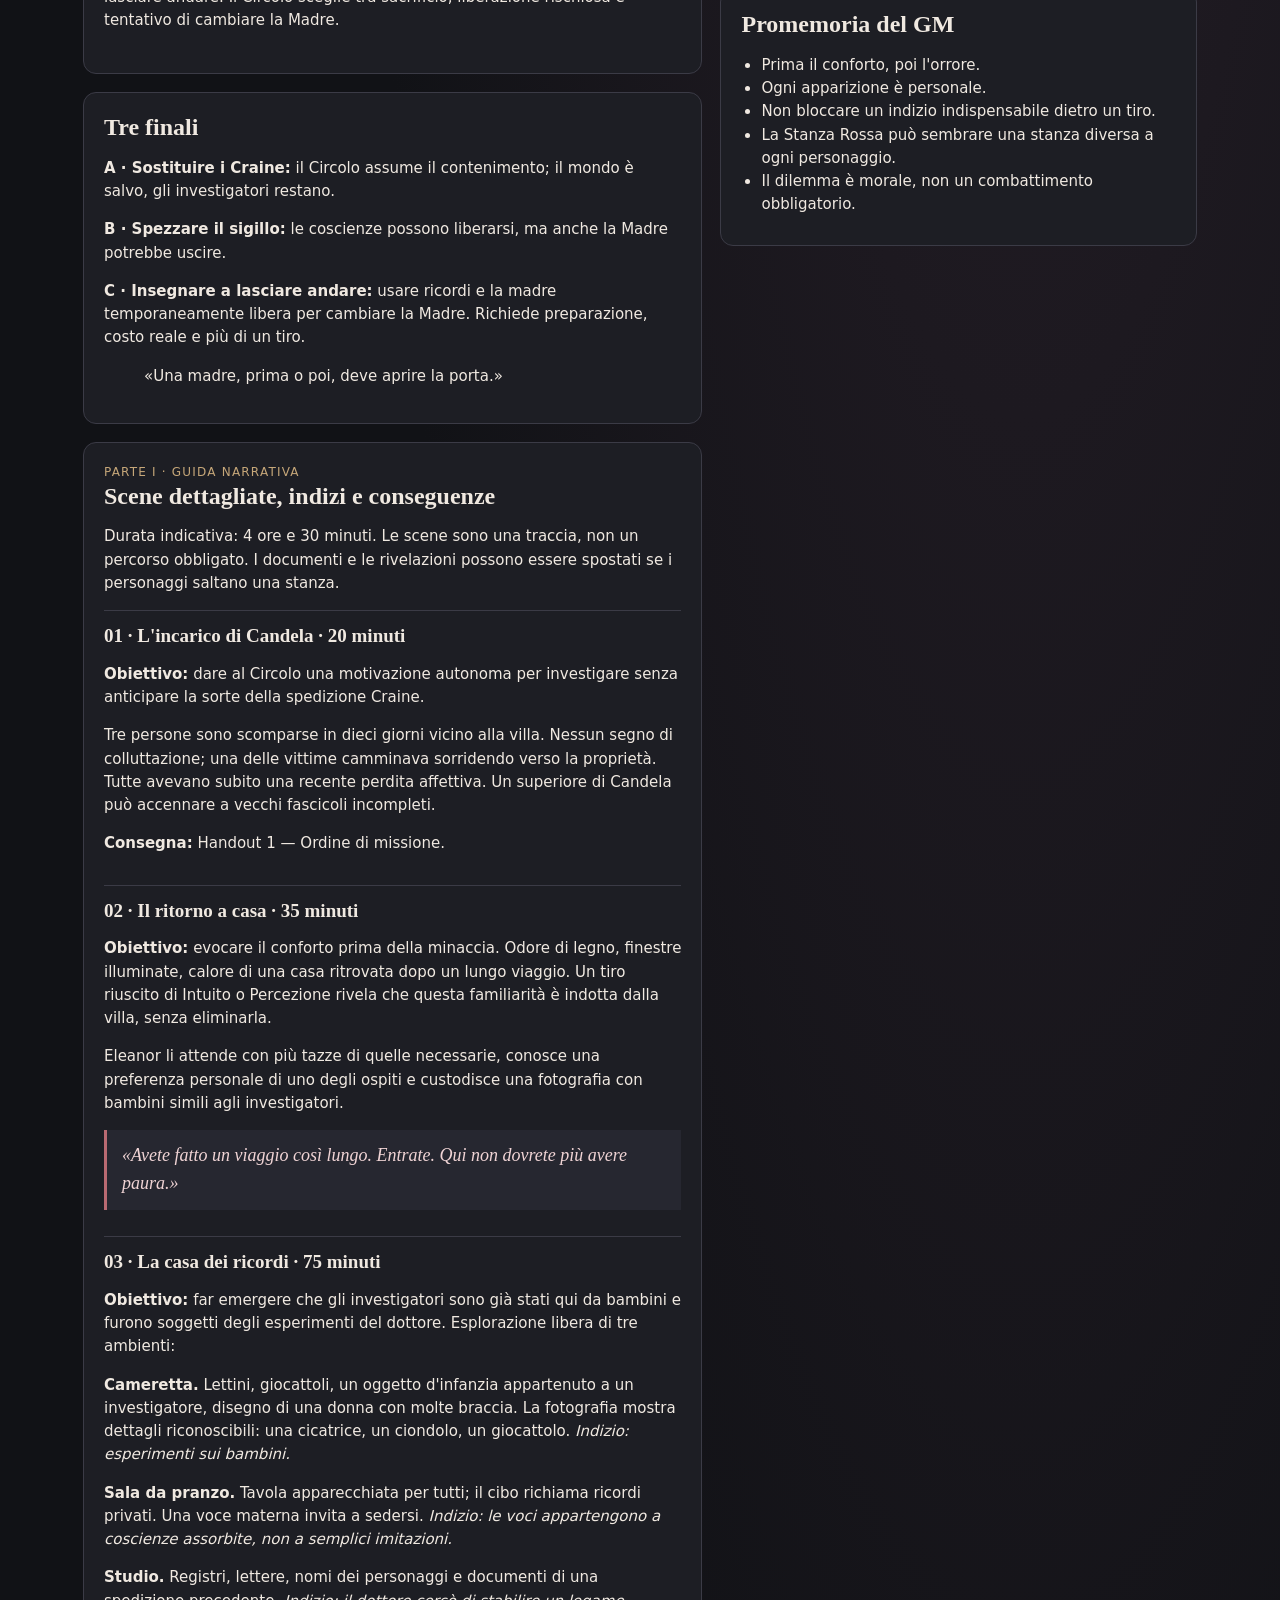
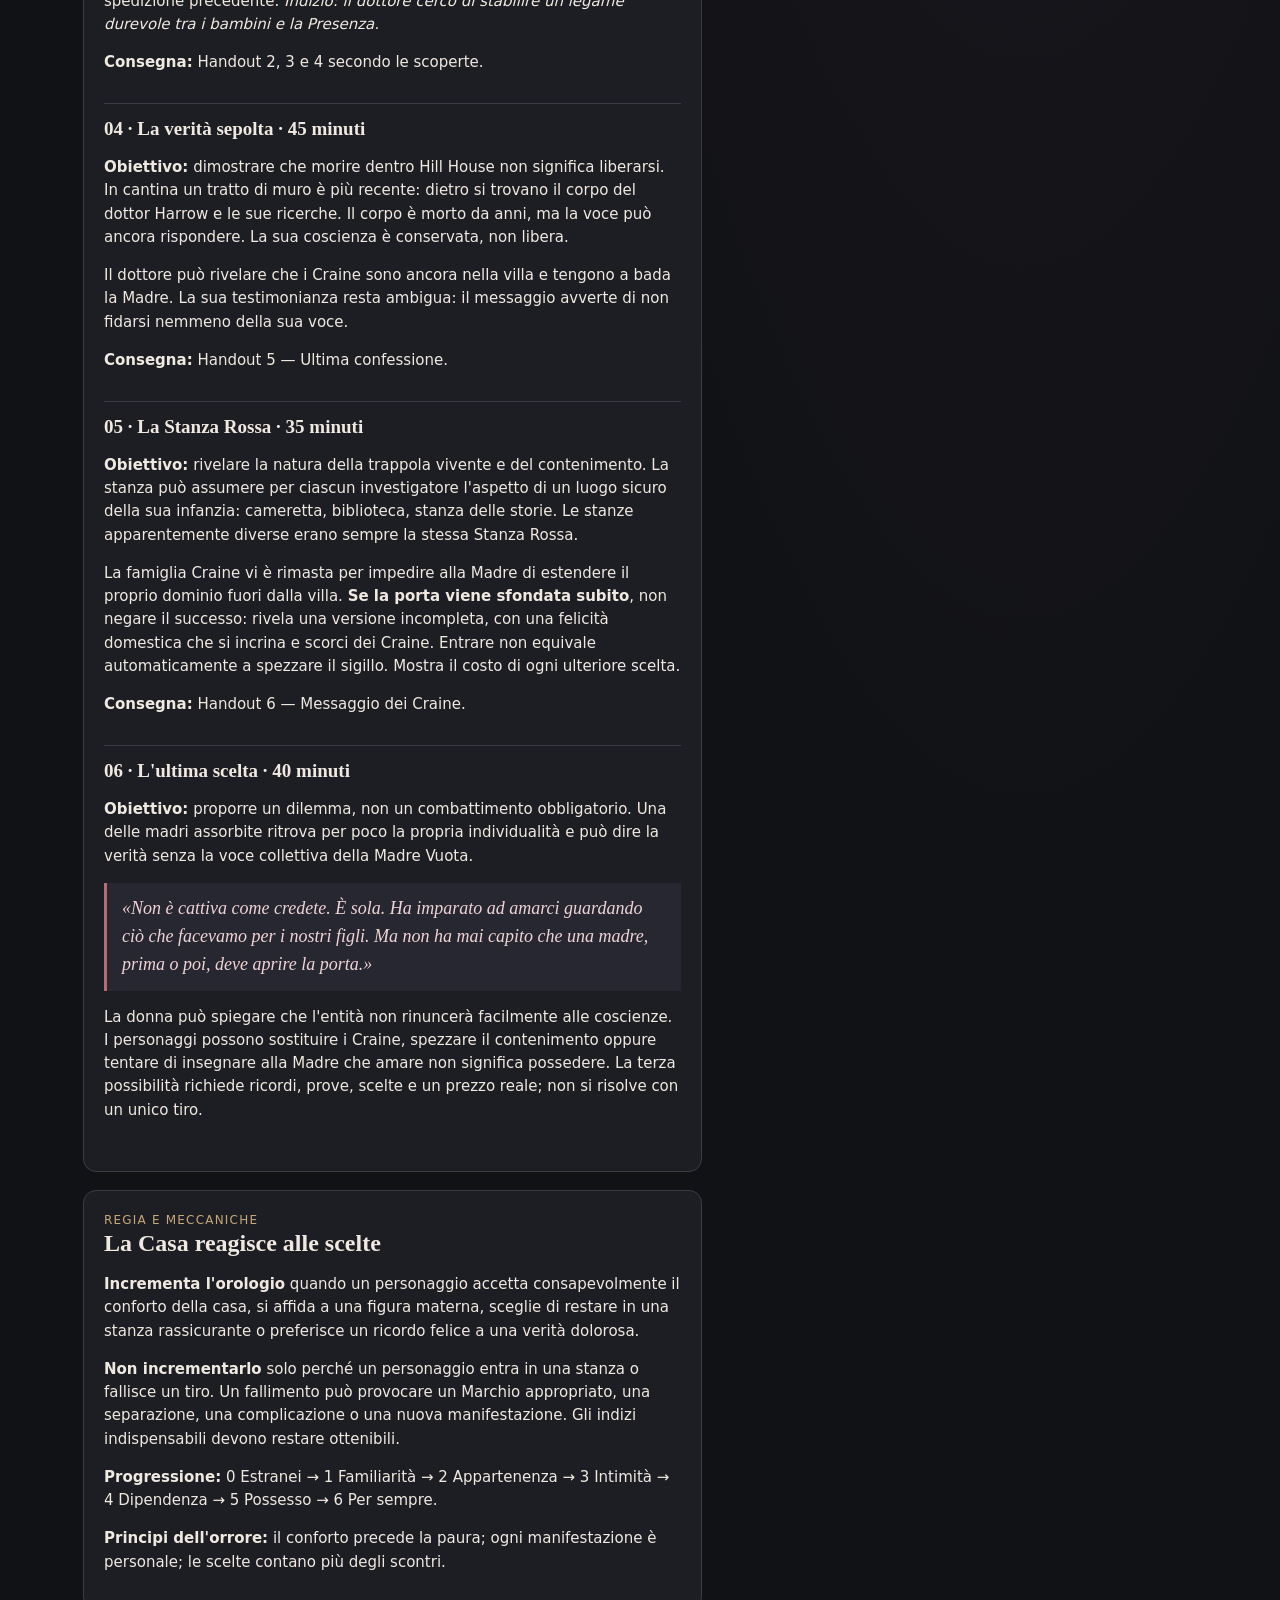
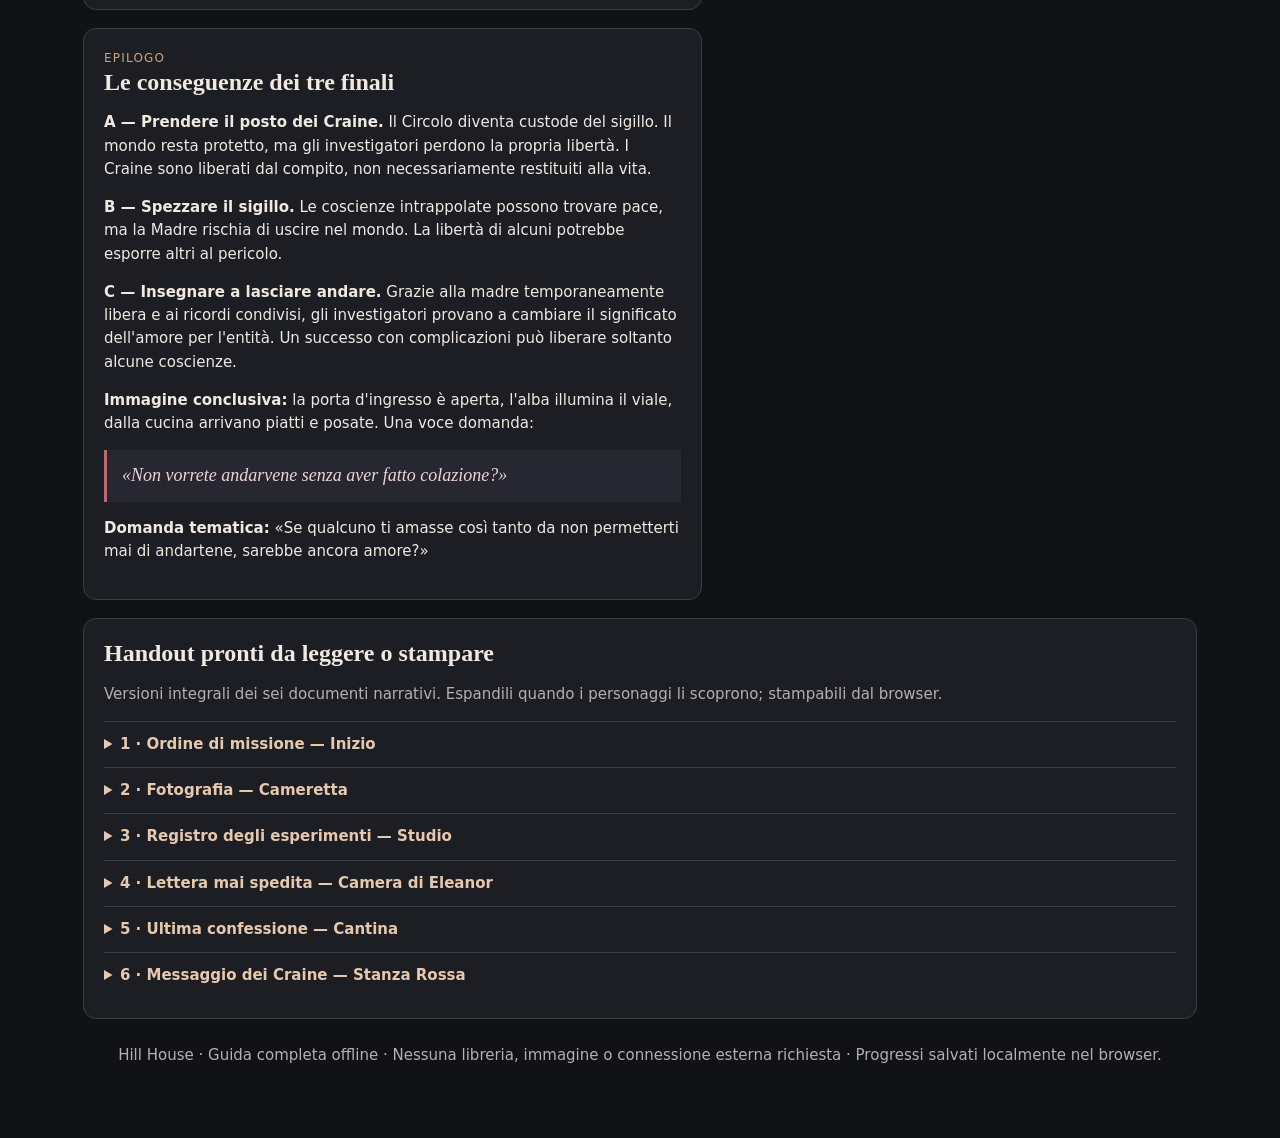
==== commit 5fa5cfdb: "planimetria + archivio" ====
--- a/hill_house_guida_completa_offline.html
+++ b/hill_house_guida_completa_offline.html
@@ -524,7 +524,7 @@
               la madre temporaneamente libera per cambiare la Madre. Richiede
               preparazione, costo reale e più di un tiro.
             </p>
-            <p class="quote">«Una madre, prima o poi, deve aprire la porta.»</p>
+            <blockquote>«Una madre, prima o poi, deve aprire la porta.»</blockquote>
           </section>
           <section class="card anchor" id="scene-dettaglio">
             <div class="smallcaps">Parte I · Guida narrativa</div>
